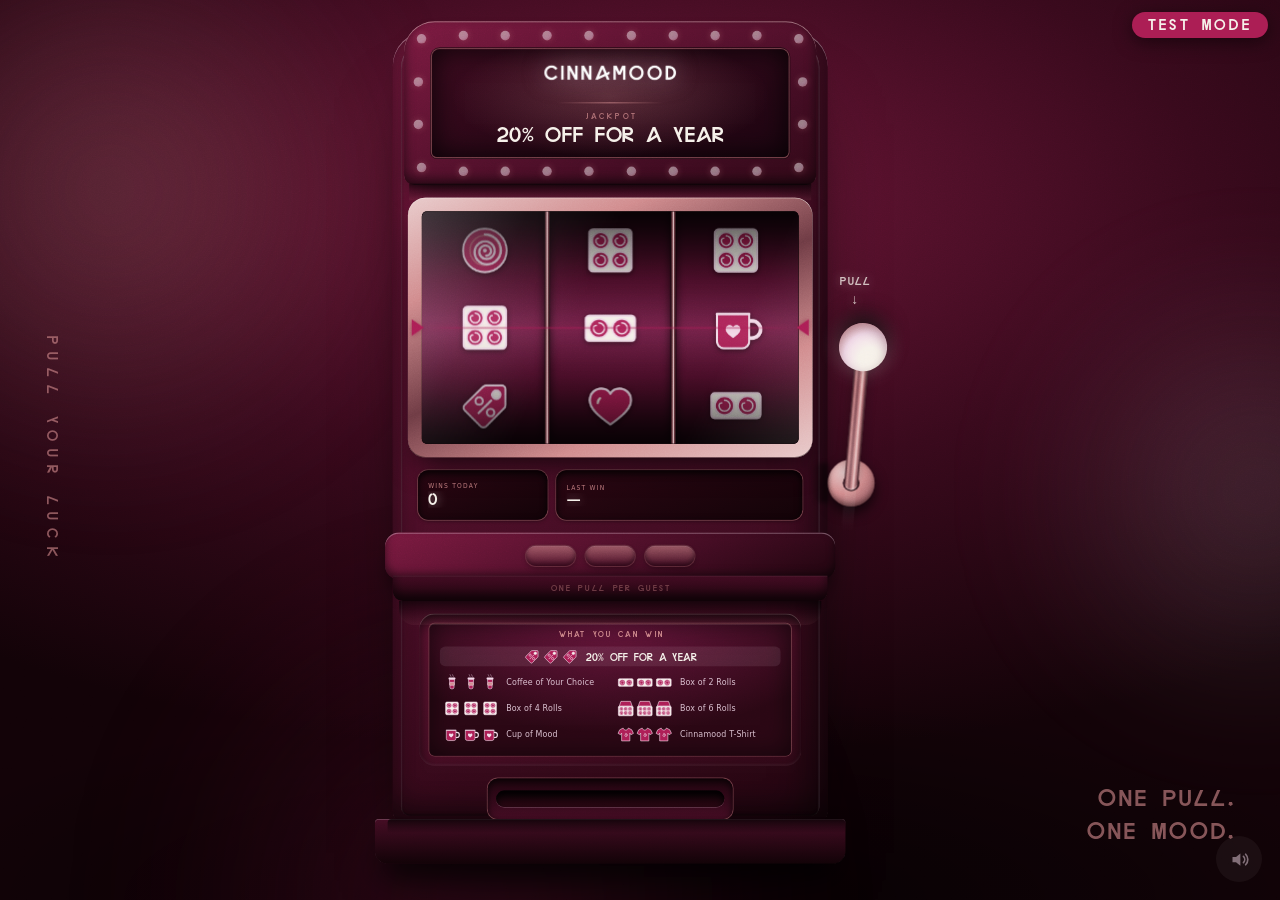
==== index.html @ d296c05e "Real event settings restored; website in test mode until switched; panel wording fixes" ====
<!doctype html>
<html lang="en">
<head>
<meta charset="utf-8">
<meta name="viewport" content="width=device-width,initial-scale=1,maximum-scale=1,viewport-fit=cover">
<meta name="apple-mobile-web-app-capable" content="yes">
<meta name="mobile-web-app-capable" content="yes">
<meta name="apple-mobile-web-app-status-bar-style" content="default">
<!-- The name under the icon when staff add this to the iPad's home screen.
     Without it iOS uses the <title>, which is fine, but this is what they will
     be looking for on a busy home screen. -->
<meta name="apple-mobile-web-app-title" content="Cinnamood">
<meta name="format-detection" content="telephone=no">
<meta name="theme-color" content="#2A0713">
<link rel="apple-touch-icon" href="shared/img/icon.png">
<link rel="icon" href="shared/img/icon.png">
<title>Cinnamood</title>
<link rel="stylesheet" href="shared/base.css?v=11">
<style>
/* ============================================================================
   APPROACH B — MAISON
   ----------------------------------------------------------------------------
   The same machine as a lit vitrine in a dark room: berry lacquer, polished
   rose metal, and displays that genuinely glow.

   Where Atelier hides its structure inside one material, Maison shows it off —
   every module is edged in metal, so the cabinet reads as assembled from parts.
   The darkness does the work: a lit reel window in a dark cabinet has many
   times the contrast of a bright window in a bright one, which is why this
   photographs best and is strongest in an evening service.

   The darks are BERRY with black over them, never a new hue — the same way the
   brand sheet's own black lockup works. A dark screen does show fingerprints
   and glare far more than cream, which is worth weighing for an open floor.
   ============================================================================ */

:root{
  /* Lacquer ramp: berry with black laid over it, never a new hue. */
  --clay-lit:  #7A1A40;
  --clay:      #5E1231;
  --clay-mid:  #430C23;
  --clay-shade:#300817;
  --clay-deep: #1F040E;
  --clay-dark: #120207;

  /* Polished rose metal — the only bright material on the machine. */
  --metal-hi:  #E9CBCB;
  --metal:     #D18B8D;
  --metal-lo:  #6E3B44;

  --sh:        rgba(0,0,0,.72);
  --sh-soft:   rgba(0,0,0,.4);
}

body{ background:#120207; }

/* The room: one soft overhead source, and a floor for the cabinet to sit on. */
.room{
  position:fixed; inset:0;
  background:radial-gradient(88% 62% at 50% 22%, #6B1637 0%, #38091C 50%, #120207 100%);
}
.room::after{
  content:''; position:absolute; left:50%; bottom:0; translate:-50% 0;
  width:150%; height:32%;
  background:radial-gradient(56% 100% at 50% 100%, rgba(0,0,0,.75), transparent 72%);
}

/* ---------------------------------------------------------------------------
   A ROOM THAT'S ALIVE
   Three very large, very soft blooms drifting on long, mismatched cycles.
   Individually none is perceptible; together they keep the light slowly
   changing so the scene never settles into a still image. The periods are
   deliberately mismatched (37/43/53s) so the pattern doesn't visibly repeat.
   --------------------------------------------------------------------------- */
.living{ position:fixed; inset:-20%; pointer-events:none; z-index:0; }
.living i{
  position:absolute; display:block; border-radius:50%;
  filter:blur(80px); opacity:.42; will-change:transform;
}
.living i:nth-child(1){
  width:46vmax; height:46vmax; left:4%; top:6%;
  background:radial-gradient(circle, rgba(209,139,141,.7), transparent 68%);
  animation:bloomA 37s ease-in-out infinite;
}
.living i:nth-child(2){
  width:38vmax; height:38vmax; right:2%; top:34%;
  background:radial-gradient(circle, rgba(243,219,234,.45), transparent 68%);
  animation:bloomB 43s ease-in-out infinite;
}
.living i:nth-child(3){
  width:52vmax; height:52vmax; left:22%; bottom:-12%;
  background:radial-gradient(circle, rgba(172,30,85,.6), transparent 70%);
  animation:bloomC 53s ease-in-out infinite;
}
@keyframes bloomA{ 50%{ transform:translate3d(7vmax,5vmax,0) scale(1.14); } }
@keyframes bloomB{ 50%{ transform:translate3d(-6vmax,-7vmax,0) scale(1.2); } }
@keyframes bloomC{ 50%{ transform:translate3d(5vmax,-4vmax,0) scale(.88); } }
/* Reduced motion used to cover ONLY these three background blooms, while the
   breathing marquee, the shimmering bulb ring, the pulsing payline, the
   bouncing pull hint and a 370-piece jackpot burst all still ran. The spin
   itself stays — that's the thing the customer asked for by pulling the lever —
   but nothing ambient should be moving on its own. */
@media (prefers-reduced-motion: reduce){
  .living i,
  .machine .topbox-light,
  .machine .bulbs i,
  .machine .pl-line,
  .machine .reels,
  .machine.inviting .pull-hint,
  .pull-hint span,
  .machine.booting{
    animation:none !important;
  }
  .machine .bulbs i{ opacity:.62; }
}

/* Matte grain. Without it the gradients read as plastic; with it, as clay. */
.grain{
  position:fixed; inset:-50%; pointer-events:none; z-index:60; opacity:.26;
  background-image:url("data:image/svg+xml,%3Csvg xmlns='http://www.w3.org/2000/svg' width='180' height='180'%3E%3Cfilter id='n'%3E%3CfeTurbulence type='fractalNoise' baseFrequency='.86' numOctaves='3'/%3E%3CfeColorMatrix type='saturate' values='0'/%3E%3C/filter%3E%3Crect width='180' height='180' filter='url(%23n)' opacity='.5'/%3E%3C/svg%3E");
  mix-blend-mode:overlay;
}

.stage{ position:fixed; inset:0; display:grid; place-items:center; }
/* z-40 is behind the prize card (z-45); z-47 is in front of it, and in front of
   the countdown ring (z-46) too. Same burst, two planes, card in the middle. */
#confetti{ position:fixed; inset:0; z-index:40; pointer-events:none; }
#confettiFront{ position:fixed; inset:0; z-index:47; pointer-events:none; }
.fit{ transition:filter .7s ease; }
.machine{
  position:relative; width:780px; height:1320px;
}

/* Light the machine spills into the room when it's working. */
.cab-glow{
  position:absolute; inset:-8% -14% -4%; z-index:-1; opacity:0;
  background:radial-gradient(50% 44% at 46% 34%, rgba(172,30,85,.24), transparent 70%);
  filter:blur(40px); transition:opacity .8s ease;
}
.machine.spinning .cab-glow{ opacity:.7; }
.machine.won .cab-glow{ opacity:1; }


/* ---------------------------------------------------------------------------
   CABINET SHELL
   --------------------------------------------------------------------------- */
.cabinet{
  position:absolute; inset:0 94px 70px 0;
  border-radius:54px 54px 22px 22px;
  background:linear-gradient(156deg,
    var(--clay-lit) 0%, var(--clay) 26%, var(--clay-mid) 62%,
    var(--clay-shade) 86%, var(--clay-deep) 100%);
  box-shadow:
    0 96px 130px -50px var(--sh),
    0 36px 56px -32px var(--sh-soft),
    inset 0 2px 0 rgba(243,219,234,.42),
    inset -30px 0 60px rgba(0,0,0,.45),
    inset 0 -30px 46px rgba(0,0,0,.42);
}
/* Moulded rim light — one line of highlight all the way round the edge. */
.cabinet::before{
  content:''; position:absolute; inset:13px; border-radius:44px 44px 14px 14px;
  box-shadow: inset 0 2px 3px rgba(243,219,234,.4),
              inset 0 -2px 4px rgba(0,0,0,.5);
  pointer-events:none;
}

/* ---------------------------------------------------------------------------
   TOP BOX — the backlit marquee
   --------------------------------------------------------------------------- */
.topbox{
  position:absolute; top:-16px; left:18px; right:18px; height:258px;
  border-radius:48px 48px 16px 16px;
  background:linear-gradient(156deg, var(--clay-lit), var(--clay-mid) 70%, var(--clay-shade));
  box-shadow:
    0 20px 34px -14px var(--sh),
    /* A hard 1px rim, not a soft milky band. This was a 9px-blurred cream
       highlight at 95% carried over from the cream skin, which on black lacquer
       read as fog sitting on the top edge rather than as a moulded lip. */
    inset 0 1.5px 0 rgba(233,203,203,.55),
    inset 0 -8px 16px rgba(0,0,0,.6);
}
.topbox-face{
  position:absolute; inset:44px;
  border-radius:12px 12px 8px 8px;
  display:grid; place-items:center; align-content:center; gap:15px; padding-bottom:12px;
  overflow:hidden;
  background:linear-gradient(160deg, #3A0A1E, #1C0410);
  box-shadow: inset 0 0 44px rgba(0,0,0,.85),
              0 0 0 2px var(--metal-lo), 0 0 0 3px rgba(0,0,0,.6);
}
/* The backlight itself — idles low, comes up while the reels turn. */
.topbox-light{
  position:absolute; inset:0;
  background:radial-gradient(62% 78% at 50% 44%, rgba(209,139,141,.55), transparent 72%);
  opacity:.5; transition:opacity .6s ease;
}
.machine.spinning .topbox-light{ opacity:.92; }
.machine.won .topbox-light{ opacity:1; }

.brandmark{ position:relative; width:236px; height:auto; display:block; margin-bottom:2px;
             filter:drop-shadow(0 0 18px rgba(243,219,234,.5)); }
/* ---- the jackpot block ---------------------------------------------------
   Set as ONE unit: a small quiet label sitting tight above the prize it names,
   with the generous space kept OUTSIDE the pair. Previously the label and the
   prize were spaced the same as everything else in the marquee, so they read as
   two unrelated lines rather than a caption and its subject.

   Both are optically centred: letter-spacing adds a trailing gap after the last
   character, which shifts centred type visibly left unless you pad the same
   amount back onto the front. */
/* Hairline between the wordmark and the jackpot, so the marquee reads as
   two labelled zones rather than four stacked lines. */
.topbox-rule{
  position:relative; width:168px; height:1px; border-radius:1px;
  background:linear-gradient(90deg, transparent, var(--metal), transparent);
}
.jackpot{
  position:relative; display:grid; place-items:center; gap:7px; max-width:88%;
}
.jp-label{
  font-family:var(--font-display); font-size:11px; letter-spacing:.46em;
  text-transform:uppercase; padding-left:.46em; line-height:1;
  opacity:.75; color:var(--metal);
}
.jp-prize{
  text-transform:uppercase;
  font-family:var(--font-display); font-size:31px; letter-spacing:.04em;
  padding-left:.04em; line-height:1.06; text-align:center; color:var(--cream);
  /* Long prize names wrap rather than overflowing the marquee. */
  max-width:100%; overflow-wrap:break-word;
}
.machine.won .jp-prize{ animation:jpFlash .9s cubic-bezier(.3,.7,.4,1) 1; }
@keyframes jpFlash{ 50%{ opacity:.35; } }

/* Bulbs around the marquee. */
/* Centred in the band between the top box's edge and its printed face,
   so no bulb is ever clipped by the corner radius. */
/* Centred in the band between the top box's edge and its printed face. */
.bulbs{ position:absolute; inset:22px; pointer-events:none; }
.bulbs i{
  position:absolute; width:15px; height:15px; margin:-7.5px 0 0 -7.5px;
  border-radius:50%;
  background:radial-gradient(circle at 35% 30%, var(--cream), var(--blush) 52%, var(--rose));
  box-shadow:0 0 12px rgba(209,139,141,.6);
  opacity:.5; transition:opacity .3s ease, box-shadow .3s ease;
}
.machine.spinning .bulbs i{ animation:chase .7s cubic-bezier(.1,.85,.3,1) infinite; }
@keyframes chase{
  0%,100%{ opacity:1; box-shadow:0 0 20px rgba(246,241,234,.95), 0 0 34px rgba(209,139,141,.7); }
  50%    { opacity:.42; box-shadow:0 0 6px rgba(209,139,141,.4); }
}
.machine.won .bulbs i{ animation:winFlash .3s cubic-bezier(.1,.85,.3,1) 7; }
@keyframes winFlash{
  0%,100%{ opacity:1; box-shadow:0 0 24px var(--cream), 0 0 44px var(--rose); }
  /* Never all the way to `none`. A filament cooling still glows; cutting the
     shadow outright is what made this read as a graphic blinking. */
  50%    { opacity:.34; box-shadow:0 0 5px rgba(209,139,141,.5); }
}

/* ---------------------------------------------------------------------------
   REEL DECK — heavy bezel around a genuinely deep recess
   --------------------------------------------------------------------------- */
/* Cast from the top box onto the cabinet below it.

   On a DARK cabinet a dark shadow is worth almost nothing — this started life as
   a berry-black gradient and was invisible against #1F040E. Separation on black
   lacquer comes from the lit edge, not the shadow: the surface catching the key
   light where it turns away from the module above it. So the gradient runs the
   other way — a thin warm lift immediately under the top box, falling off fast. */
.reeldeck::before{
  content:''; position:absolute; left:2px; right:2px; bottom:100%; height:26px;
  margin-bottom:-4px; pointer-events:none; z-index:1;
  background:linear-gradient(180deg,
    rgba(0,0,0,.55) 0%, rgba(0,0,0,.2) 40%, rgba(209,139,141,.09) 100%);
}

.reeldeck{ position:absolute; top:262px; left:24px; right:24px; height:410px; }

.bezel{
  position:absolute; inset:0; border-radius:28px; padding:22px;
  background:linear-gradient(156deg, var(--metal-hi) 0%, var(--metal) 24%,
                             var(--metal-lo) 50%, var(--metal) 74%, var(--metal-hi) 100%);
  box-shadow:
    0 26px 46px -16px var(--sh),
    inset 0 1px 1px rgba(246,241,234,.8),
    inset 0 -1px 1px rgba(0,0,0,.45);
  transition:box-shadow .55s ease;
}
/* Inner lip of the frame, cutting down into the recess. */
.bezel-inner{
  position:absolute; inset:22px; border-radius:8px; overflow:hidden; z-index:2;
  box-shadow:
    inset 0 18px 30px rgba(0,0,0,.88),
    inset 0 -10px 18px rgba(0,0,0,.72),
    inset 16px 0 26px rgba(0,0,0,.62),
    inset -16px 0 26px rgba(0,0,0,.62),
    inset 0 0 0 2px rgba(0,0,0,.6);
}
.reels{
  position:absolute; inset:0;
  display:grid; grid-template-columns:repeat(3,1fr);
  background:#0B0205;
}
.reel{
  background:linear-gradient(180deg,#1E0410 0%,#4E0E2A 24%,#6B1740 50%,#4E0E2A 76%,#1E0410 100%);
  /* ENAMEL, not neon.

     `--soft` is the FILL layer on nearly every shape in symbols.js. It used to
     be berry at 72% opacity, which over a drum that is itself berry-black left
     almost no value step — the fill disappeared and all you saw was the blush
     stroke, so every symbol read as a wireframe outline floating on glass
     rather than as something printed on a drum. Opaque berry gives the fill a
     surface again, and the blush line then reads as a raised edge on top of it,
     the way enamel badges actually look. */
  --ink:var(--blush); --mid:var(--metal); --soft:var(--berry); --pale:var(--cream);
}
/* Symbols are lit objects on a lit drum, so they carry their own soft shadow —
   without it they float a millimetre in front of the reel. */
.reel .cell svg{ filter:drop-shadow(0 2px 5px rgba(0,0,0,.55)); }

/* Drum curvature. A reel is a cylinder, so the top and bottom of the window
   must fall away into shadow — this overlay does more for believability than
   any amount of extra 3D would. */
.drum-shade{
  position:absolute; inset:0; pointer-events:none; z-index:4;
  background:linear-gradient(180deg,
    rgba(0,0,0,.74) 0%, rgba(0,0,0,.44) 13%, rgba(0,0,0,.12) 30%,
    rgba(246,241,234,.05) 47%, rgba(246,241,234,.05) 53%,
    rgba(0,0,0,.12) 70%, rgba(0,0,0,.44) 87%, rgba(0,0,0,.74) 100%);
}
/* Physical dividers standing between the drums. */
.dividers{ position:absolute; inset:0; pointer-events:none; z-index:5; }
.dividers i{
  position:absolute; top:0; bottom:0; width:9px; margin-left:-4.5px;
  background:linear-gradient(90deg,
    rgba(0,0,0,.85), var(--metal-lo) 32%, var(--metal-hi) 50%,
    var(--metal-lo) 68%, rgba(0,0,0,.85));
  box-shadow:0 0 14px rgba(0,0,0,.8);
}
.dividers i:nth-child(1){ left:33.333%; }
.dividers i:nth-child(2){ left:66.667%; }

/* The glass in front of everything. */
.glass{
  position:absolute; inset:0; pointer-events:none; z-index:6;
  background:linear-gradient(116deg,
    rgba(243,219,234,.24) 0%, rgba(243,219,234,.07) 22%,
    transparent 42%, transparent 76%, rgba(246,241,234,.1) 100%);
}

/* Payline — a lit bar straight across the drums with an arrow either side. */
.payline{
  position:absolute; top:50%; left:6px; right:6px; translate:0 -50%;
  z-index:7; pointer-events:none; display:flex; align-items:center; gap:6px;
}
.pl-line{
  flex:1; height:3px; border-radius:2px;
  background:linear-gradient(90deg, transparent, rgba(172,30,85,.9) 12%,
             rgba(172,30,85,.9) 88%, transparent);
  box-shadow:0 0 10px rgba(172,30,85,.5);
  opacity:.55; transition:opacity .4s ease, box-shadow .4s ease;
}
.pl-arrow{
  width:0; height:0; flex:0 0 auto;
  border-style:solid; border-width:13px 0 13px 19px;
  border-color:transparent transparent transparent var(--berry);
  filter:drop-shadow(0 2px 4px rgba(124,16,57,.42));
  transition:scale .4s cubic-bezier(.2,.9,.25,1), opacity .4s ease;
}
.pl-arrow:last-child{ rotate:180deg; }
.machine.spinning .pl-line{ opacity:.25; }
.machine.spinning .pl-arrow{ opacity:.35; scale:.75; }
.machine.hot .pl-arrow{ scale:1.45; opacity:1; animation:arrowPulse .55s ease-in-out infinite alternate; }
.machine.hot .pl-line{ opacity:1; box-shadow:0 0 22px rgba(172,30,85,.85); }
@keyframes arrowPulse{ to{ scale:1.85; } }
.machine.won .pl-line{ opacity:1; box-shadow:0 0 26px rgba(172,30,85,.9); }

/* Anticipation: the live reel is lifted as well as the others knocked back, so
   the contrast runs both ways rather than just dimming the screen. The lift
   itself is defined once, at the bottom of this file, shared with `settling`. */
.reel{ transition:filter .55s cubic-bezier(.4,0,.2,1); }

/* The deck catches fire while the last drum creeps. Every value here is the
   RESTING bezel shadow plus a glow — the previous version pasted Atelier's clay
   highlights onto a rose-metal bezel and, worse, shrank the drop shadow from
   `0 26px 46px -16px` to `0 16px 30px -12px`, so the deck visibly sat DOWN at
   the one moment it is supposed to come alive. */
.machine.hot .bezel{
  box-shadow:
    0 26px 46px -16px var(--sh),
    inset 0 1px 1px rgba(243,219,234,.9),
    inset 0 -1px 1px rgba(0,0,0,.45),
    0 0 34px rgba(172,30,85,.42),
    0 0 84px rgba(172,30,85,.26);
}

/* ---------------------------------------------------------------------------
   METERS
   --------------------------------------------------------------------------- */
.meters{
  position:absolute; top:692px; left:40px; right:40px; height:78px;
  display:grid; grid-template-columns:1fr 1.9fr; gap:14px;
}
.meter{
  border-radius:16px; padding:10px 16px;
  display:grid; align-content:center; gap:3px;
  background:linear-gradient(160deg, #2A0612, #120207);
  box-shadow: inset 0 4px 12px rgba(0,0,0,.9),
              0 0 0 1.5px var(--metal-lo), 0 2px 6px rgba(0,0,0,.5);
}
.m-label{
  font-family:var(--font-body); font-size:9.5px; letter-spacing:.2em;
  text-transform:uppercase; color:var(--metal); opacity:.9;
}
.m-value{
  text-transform:uppercase;
  font-family:var(--font-display); font-size:24px; color:var(--cream);
  text-shadow:0 0 16px rgba(246,241,234,.6);
  line-height:1.05; white-space:nowrap; overflow:hidden; text-overflow:ellipsis;
  transition:scale .3s cubic-bezier(.2,.9,.25,1);
}
.m-value.bumped{ scale:1.16; }
.meter.wide .m-value{ font-size:20px; }

/* ---------------------------------------------------------------------------
   CONTROL SHELF — overhangs and shadows the belly below it
   --------------------------------------------------------------------------- */
.shelf{ position:absolute; top:790px; left:-12px; right:-12px; height:108px; z-index:4; }
.shelf-top{
  position:absolute; inset:0 0 34px 0; border-radius:22px;
  background:linear-gradient(156deg, var(--clay-lit), var(--clay-mid) 62%, var(--clay-deep));
  box-shadow:
    0 24px 32px -14px var(--sh),
    inset 0 2px 0 rgba(243,219,234,.35),
    inset 0 -8px 14px rgba(0,0,0,.55);
  display:flex; align-items:center; justify-content:center;
}
.btns{ display:flex; gap:16px; }
.btns i{
  width:78px; height:32px; border-radius:16px;
  background:linear-gradient(180deg, var(--metal), var(--clay-mid));
  opacity:.6;
  /* Lit from above, dark underneath, with a metal rim — the rim is what you
     actually read at arm's length on a dark shelf. */
  box-shadow: 0 0 0 1.5px var(--metal-lo),
              inset 0 1px 0 rgba(243,219,234,.3),
              inset 0 -4px 8px rgba(0,0,0,.6),
              0 4px 9px rgba(0,0,0,.5);
  /* `opacity` has to be in this list. It wasn't, so the button snapped from .6
     to 1 in a single frame while its gradient and glow eased over 300ms — the
     one part of the animation the eye actually tracks was the one part that
     jumped. */
  transition:opacity .3s cubic-bezier(.2,.7,.3,1),
             background .3s cubic-bezier(.2,.7,.3,1),
             box-shadow .3s cubic-bezier(.2,.7,.3,1);
}
/* The three buttons light one at a time as each reel lands — a progress
   indicator that doesn't look like a progress indicator. */
.machine.landed0 .btns i:nth-child(1),
.machine.landed1 .btns i:nth-child(2),
.machine.landed2 .btns i:nth-child(3){
  opacity:1; background:linear-gradient(180deg, var(--metal-hi), var(--metal));
  box-shadow:0 0 0 1.5px var(--metal),
             0 0 22px rgba(243,219,234,.85),
             inset 0 1px 0 rgba(246,241,234,.9);
}
.shelf-face{
  position:absolute; left:12px; right:12px; bottom:0; height:40px;
  border-radius:0 0 16px 16px;
  background:linear-gradient(180deg, var(--clay-mid), var(--clay-deep));
  box-shadow:inset 0 1px 0 rgba(233,203,203,.22),
             inset 0 -10px 16px rgba(0,0,0,.6);
  display:grid; place-items:center;
}
.plate{
  font-family:var(--font-display); font-size:12px; letter-spacing:.3em;
  text-transform:uppercase; color:var(--metal-lo); padding-left:.3em;
}

/* ---------------------------------------------------------------------------
   BELLY — the paytable, printed on backlit glass
   --------------------------------------------------------------------------- */
.belly{
  position:absolute; top:918px; left:42px; right:42px; height:240px;
  border-radius:24px; padding:16px;
  background:linear-gradient(160deg, var(--clay), var(--clay-shade));
  box-shadow: inset 0 1.5px 0 rgba(233,203,203,.3),
              inset 0 10px 22px rgba(0,0,0,.7),
              inset 0 -2px 4px rgba(243,219,234,.1);
}
.belly-glass{
  position:absolute; inset:16px; border-radius:8px; padding:10px 16px;
  background:radial-gradient(88% 116% at 50% -8%, #6E1740, #2A0714 78%);
  box-shadow: inset 0 0 40px rgba(0,0,0,.6),
              inset 0 1px 0 rgba(233,203,203,.22),
              0 0 0 1.5px var(--metal-lo);
  display:flex; flex-direction:column; gap:5px;
}
.pay-head{
  font-family:var(--font-display); font-size:11px; letter-spacing:.32em;
  text-transform:uppercase; color:var(--metal); text-align:center;
  padding-left:.32em; flex:0 0 auto;
}
/* Seven prizes do not fit one column of this glass. The jackpot keeps a row of
   its own across the top; the other six sit in two columns under it. */
.paytable{ flex:1; min-height:0; overflow:hidden; display:grid;
  grid-template-columns:1fr 1fr; align-content:space-evenly; column-gap:10px; row-gap:2px; }
.pay-row[data-tier="jackpot"]{ grid-column:1 / -1; justify-content:center; }
.pay-row{ display:flex; align-items:center; gap:12px; padding:2px 6px; border-radius:9px; }
.pay-row[data-tier="jackpot"]{ background:rgba(243,219,234,.09); }
.pay-syms{ display:flex; gap:3px; flex:0 0 auto; }
.pay-sym{
  width:27px; height:27px; display:block;
  --ink:var(--blush); --mid:var(--metal); --soft:var(--berry); --pale:var(--cream);
}
.pay-sym svg{ width:100%; height:100%; display:block; }
.pay-name{
  font-family:var(--font-body); font-size:12.5px; color:var(--blush);
  opacity:.86; letter-spacing:.02em;
}
.pay-row[data-tier="jackpot"] .pay-name{
  text-transform:uppercase;
  font-family:var(--font-display); font-size:15px; opacity:1; letter-spacing:.04em;
  color:var(--cream);
}

/* ---------------------------------------------------------------------------
   PAYOUT TRAY — a deep mouth that lights when you win
   --------------------------------------------------------------------------- */
.tray{
  position:absolute; bottom:8px; left:150px; right:150px; height:64px;
  border-radius:16px; display:grid; place-items:center;
  background:linear-gradient(180deg, var(--clay-deep), var(--clay-mid));
  box-shadow: inset 0 5px 12px rgba(0,0,0,.75), 0 0 0 1.5px var(--metal-lo);
}
.tray-mouth{
  width:calc(100% - 26px); height:26px; border-radius:13px;
  background:linear-gradient(180deg, #080104, #2A0612);
  box-shadow: inset 0 6px 12px rgba(0,0,0,.95), 0 1px 0 rgba(243,219,234,.24);
  transition:box-shadow .5s ease;
}
.machine.won .tray-mouth{
  box-shadow: inset 0 6px 10px rgba(58,6,26,.6),
              inset 0 0 24px rgba(243,219,234,.9),
              0 0 30px rgba(243,219,234,.6);
}

/* The base tucks UNDER the cabinet rather than floating below it. */
.plinth{
  position:absolute; top:1242px; left:-28px; right:66px; height:70px;
  border-radius:6px 6px 20px 20px;
  background:linear-gradient(180deg, var(--clay-mid) 0%, var(--clay-dark) 100%);
  box-shadow:0 34px 46px -16px rgba(0,0,0,.92), inset 0 1px 0 rgba(243,219,234,.28);
}
/* The cabinet's weight, landing on the plinth. Darkest where the two meet and
   gone within 20px, which is how an occlusion shadow actually falls off. */
.plinth::before{
  content:''; position:absolute; left:20px; right:0; top:0; height:22px;
  border-radius:6px 6px 0 0; pointer-events:none;
  background:linear-gradient(180deg, rgba(0,0,0,.72), rgba(0,0,0,0));
}

/* ---------------------------------------------------------------------------
   LEVER — ball up at rest, pulled down through an arc toward the viewer
   --------------------------------------------------------------------------- */
.lever{
  position:absolute; right:0; top:0; bottom:0; width:230px;
  touch-action:none; cursor:grab; z-index:12; --lever:0; --fore:1;
}
.lever.grabbed{ cursor:grabbing; }
.lever-mount{
  position:absolute; left:136px; top:675px; width:74px; height:74px;
  border-radius:50%;
  background:radial-gradient(circle at 34% 28%, var(--metal-hi), var(--metal) 46%, var(--metal-lo));
  box-shadow:0 10px 20px rgba(0,0,0,.7), inset 0 -4px 8px rgba(0,0,0,.42);
  display:grid; place-items:center;
}
/* Contact shadow where the boss meets the cabinet wall. A mounted
   object with no shadow under it reads as a decal, however well it is shaded. */
.lever-mount::after{
  content:''; position:absolute; right:100%; top:8%; width:26px; height:84%;
  border-radius:50% 0 0 50%; pointer-events:none;
  background:linear-gradient(270deg, rgba(0,0,0,.6), rgba(0,0,0,0));
  filter:blur(3px);
}
.lever-mount i{
  width:26px; height:26px; border-radius:50%;
  background:linear-gradient(160deg, var(--clay-mid), var(--clay-dark));
  box-shadow:inset 0 2px 4px rgba(0,0,0,.85);
}
/* Pivot is the centre of the boss. The arm starts pointing UP and swings down;
   its height shrinks through the middle of the travel (--fore) so it reads as
   rotating toward the viewer instead of sweeping flat across the screen. */
.lever-arm{
  position:absolute; left:162px; top:701px;
  width:22px; height:calc(226px * var(--fore)); border-radius:11px;
  transform-origin:11px 11px;
  rotate:calc(185deg + var(--lever) * 155deg);
  /* A TURNED ROD, not a ribbon.

     A cylinder of polished metal has four things across its width, and the old
     four-stop ramp only had two of them: a dark terminator at each edge where
     the surface turns away, ONE narrow specular about a third across, and a
     second much fainter reflection near the far edge where the environment
     comes back round. Widen the highlight or centre it and the whole thing
     collapses into a flat painted strip, which is exactly how it read. */
  background:linear-gradient(90deg,
    #2E1218 0%,
    var(--metal-lo) 10%,
    var(--metal) 26%,
    var(--metal-hi) 33%,      /* the specular — deliberately narrow */
    var(--metal) 44%,
    #7E4750 62%,              /* the shaded belly of the rod */
    var(--metal) 82%,         /* environment reflection coming back */
    var(--metal-lo) 92%,
    #2E1218 100%);
  box-shadow:0 10px 20px -4px var(--sh-soft),
             inset 0 2px 2px rgba(233,203,203,.5),      /* lit top cap */
             inset 0 -10px 14px -6px rgba(0,0,0,.5);    /* falls into the boss */
}
/* A travelling glint. The rod is a fixed gradient, so on its own the metal
   looks painted on — the highlight has to move as the arm swings or the eye
   never believes the surface is curved. Driven by --pull, which the lever
   already writes every frame and which nothing was reading. */
.lever-arm::after{
  content:''; position:absolute; inset:1px 2px; border-radius:10px;
  pointer-events:none;
  background:linear-gradient(180deg,
    rgba(246,241,234,0) 0%,
    rgba(246,241,234,.5) 50%,
    rgba(246,241,234,0) 100%);
  opacity:calc(.25 + var(--pull, 0) * .55);
  translate:0 calc((var(--pull, 0) - .5) * 60%);
}
.knob{
  position:absolute; left:50%; bottom:-38px; translate:-50% 0;
  width:76px; height:76px; border-radius:50%;
  background:radial-gradient(circle at 33% 27%, var(--cream) 0%, var(--cream) 24%, var(--blush) 56%, var(--metal) 100%);
  box-shadow: 0 16px 30px rgba(0,0,0,.72),
              inset 0 -8px 16px rgba(110,59,68,.45),
              0 0 34px rgba(246,241,234,.3);
  transition:filter .5s ease;
}
.knob i{
  position:absolute; left:21%; top:16%; width:24px; height:17px;
  border-radius:50%; background:rgba(246,241,234,.6); filter:blur(3px);
}
.machine.locked .knob{ filter:grayscale(.5) brightness(.72); }
/* Locked no longer means dead — reaching for the lever with no details on
   file opens the form, so this is a pointer, not a barred sign. */
.machine.locked .lever{ cursor:pointer; }

.pull-hint{
  /* The only column free of the cabinet is x>686, and the lever occupies it
     from the ball down to the mount. So the hint goes just ABOVE the ball —
     which also reads correctly, since that's the direction of travel. */
  position:absolute; right:4px; width:92px; top:384px; z-index:13; text-align:center;
  font-family:var(--font-display); font-size:16px; letter-spacing:.16em;
  color:var(--cream); opacity:0; white-space:nowrap; transition:opacity .6s ease;
  text-shadow:0 0 18px rgba(246,241,234,.6);
}
.machine.inviting .pull-hint{ opacity:.78; animation:breathe 2.6s ease-in-out infinite; }
@keyframes breathe{ 50%{ opacity:.3; translate:0 -6px; } }
.pull-hint span{ display:block; margin-top:4px; font-size:1.35em; animation:nudge 2.6s ease-in-out infinite; }
@keyframes nudge{ 50%{ translate:0 8px; } }

/* ---------------------------------------------------------------------------
   REVEAL
   --------------------------------------------------------------------------- */
.veil{
  position:fixed; inset:0; z-index:30; pointer-events:none; opacity:0;
  background:radial-gradient(70% 54% at 50% 44%, rgba(94,18,49,.66), rgba(12,2,6,.96));
  transition:opacity .7s ease;
}
.revealing .veil{ opacity:1; }
.revealing .fit{ filter:blur(9px) brightness(.5); }
.machine{ transition:scale .9s cubic-bezier(.2,.9,.25,1); }
.revealing .machine{ scale:.955; }

.reveal{ position:fixed; inset:0; z-index:45; display:grid; place-items:center;
         pointer-events:none; padding:5vmin; }
.card{
  position:relative; text-align:center; max-width:min(680px,88vw);
  padding:clamp(28px,5vmin,56px) clamp(30px,6vmin,70px) clamp(32px,5.5vmin,60px);
  border-radius:clamp(20px,3vmin,34px);
  /* Lit berry glass in a rose-metal surround — the same two materials the
     reel window is made of, so the prize arrives on a panel that belongs to
     this machine rather than on a floating block of text. */
  background:radial-gradient(120% 100% at 50% -10%, #6E1740, #2A0714 76%);
  box-shadow:
    0 0 0 1.5px var(--metal-lo),
    0 0 0 3px rgba(0,0,0,.55),
    inset 0 1px 0 rgba(233,203,203,.3),
    inset 0 0 60px rgba(0,0,0,.5),
    0 50px 90px -30px rgba(0,0,0,.85),
    0 0 90px rgba(172,30,85,.35);
  opacity:0; translate:0 60px; scale:.9;
  transition:opacity .5s cubic-bezier(.4,0,.2,1),
             translate .8s cubic-bezier(.16,1,.3,1),
             scale .8s cubic-bezier(.16,1,.3,1);
}
/* A highlight raking the panel, the same one that crosses the reel glass. */
.card::after{
  content:''; position:absolute; inset:0; border-radius:inherit;
  pointer-events:none; overflow:hidden;
  background:linear-gradient(104deg,
    transparent 38%, rgba(233,203,203,.14) 50%, transparent 62%);
}
.revealing .card{ opacity:1; translate:0 0; scale:1; }

/* The children arrive in sequence instead of as one rigid block. 70ms apart —
   below that it reads as simultaneous, above it starts to feel slow. */
.card-kicker,.card-title,.card-sub,.card-claim{
  opacity:0; translate:0 14px;
}
.revealing .card-kicker,
.revealing .card-title,
.revealing .card-sub,
.revealing .card-claim{
  animation:cardIn .6s cubic-bezier(.16,1,.3,1) both;
}
.revealing .card-kicker{ animation-delay:.26s }
.revealing .card-title { animation-delay:.33s }
.revealing .card-sub   { animation-delay:.40s }
.revealing .card-claim { animation-delay:.50s }
@keyframes cardIn{ to{ opacity:1; translate:0 0; } }
.card-sym{
  width:clamp(150px,26vmin,260px); aspect-ratio:1; margin:0 auto 4vmin;
  --ink:var(--cream); --mid:var(--metal); --soft:rgba(172,30,85,.8); --pale:var(--blush);
  filter:drop-shadow(0 0 60px rgba(243,219,234,.45));
}
.revealing .card-sym{ animation:landSym 1.1s cubic-bezier(.16,1,.3,1) .1s both; }
@keyframes landSym{
  0%{ scale:.5; rotate:-14deg; opacity:0 } 62%{ scale:1.08; rotate:3deg; opacity:1 }
  100%{ scale:1; rotate:0deg; opacity:1 }
}
.card-sym svg{ width:100%; height:100%; }
.card-kicker{
  font-family:var(--font-display); font-size:clamp(13px,2.1vmin,19px);
  letter-spacing:.42em; text-transform:uppercase; color:var(--metal);
  margin-bottom:2.2vmin; padding-left:.42em;
}
.card-title{
  text-transform:uppercase;
  font-family:var(--font-display); color:var(--cream);
  text-shadow:0 0 70px rgba(246,241,234,.45);
  font-size:clamp(40px,9.4vmin,104px); line-height:.98; letter-spacing:.02em;
}
.card-sub{
  font-family:var(--font-body); color:var(--blush); opacity:.75;
  font-size:clamp(13px,2.3vmin,20px); margin-top:2.4vmin;
}
.card-sub:empty{ display:none; }
.card-claim{
  display:inline-block; margin-top:5vmin; padding:1.5vmin 4vmin;
  border:0; border-radius:999px;
  background:linear-gradient(180deg, rgba(209,139,141,.22), rgba(172,30,85,.16));
  box-shadow:0 0 0 1.5px var(--metal-lo),
             inset 0 1px 0 rgba(233,203,203,.35),
             0 6px 18px rgba(0,0,0,.5);
  font-family:var(--font-body); font-size:clamp(11px,1.8vmin,15px);
  letter-spacing:.14em; text-transform:uppercase; color:var(--blush); opacity:.85;
}
/* The miss keeps its dignity but takes up less room — a loss that shouts as
   loudly as a win reads as mockery, and there's a queue behind this person. */
.reveal.miss .card-title{ color:var(--metal); text-shadow:none; font-size:clamp(30px,6.6vmin,70px); }
.reveal.miss .card{
  background:radial-gradient(120% 100% at 50% -10%, #3A0A20, #1A040D 76%);
  box-shadow:0 0 0 1.5px rgba(110,59,68,.6),
             inset 0 1px 0 rgba(233,203,203,.14),
             inset 0 0 60px rgba(0,0,0,.55),
             0 40px 70px -30px rgba(0,0,0,.8);
}
.reveal.miss .card-kicker{ color:var(--metal); opacity:.6; }
.reveal.miss .card-sub{ color:var(--metal); }
.reveal.miss .card-sym{
  width:clamp(96px,17vmin,168px); opacity:.6; filter:none;
  --ink:var(--metal); --mid:var(--metal-lo); --soft:transparent; --pale:transparent;
}

.ring{ position:fixed; left:50%; translate:-50% 0; z-index:46;
       bottom:calc(4.5vmin + env(safe-area-inset-bottom, 0px));
       width:46px; height:46px; opacity:0; transition:opacity .5s ease .8s; }
.revealing .ring{ opacity:.5; }
.ring circle{ fill:none; stroke:var(--blush); stroke-width:2.5; stroke-linecap:round;
  transform:rotate(-90deg); transform-origin:center; }
.ring .bg{ opacity:.16; }
.ring .fg{ stroke-dasharray:126; }
.revealing .ring .fg{ animation:drain linear forwards; animation-duration:var(--hold,10s); }
@keyframes drain{ to{ stroke-dashoffset:126 } }
.tap-on{ pointer-events:auto; }

/* ---- furniture ----------------------------------------------------------- */
.mute{
  /* The viewport is `viewport-fit=cover`, so on an iPad added to the home
     screen this corner sits under the home indicator and the button becomes
     hard to hit and easy to mistake for a system control. The insets push it
     clear; they resolve to 0 everywhere that has no inset. */
  position:fixed; z-index:70;
  bottom:calc(18px + env(safe-area-inset-bottom, 0px));
  right:calc(18px + env(safe-area-inset-right, 0px));
  width:46px; height:46px;
  border-radius:50%; border:0; cursor:pointer; background:rgba(246,241,234,.1);
  color:var(--blush); display:grid; place-items:center; opacity:.5;
}
.mute svg{ width:21px; height:21px; }
/* A 46px control is under Apple's 44pt minimum once you account for the ring
   of dead space around it. The button stays the size it looks; the TOUCH area
   is grown past it, which is the part that matters on glass. */
.mute::after{
  content:''; position:absolute; inset:-9px; border-radius:50%;
}
.wordmark{
  position:fixed; left:3.4vw; top:50%; translate:0 -50%; z-index:5;
  writing-mode:vertical-rl; font-family:var(--font-display);
  font-size:clamp(11px,1.5vmin,15px); letter-spacing:.6em; text-transform:uppercase;
  color:var(--metal); opacity:0; transition:opacity .6s;
}
.tagline{
  text-transform:uppercase;
  position:fixed; right:3.4vw; bottom:6vh; z-index:5; text-align:right;
  font-family:var(--font-display); font-size:clamp(15px,2.4vmin,26px);
  letter-spacing:.14em; color:var(--metal); opacity:0; line-height:1.5;
  transition:opacity .6s;
}
body.wide .wordmark, body.wide .tagline{ opacity:.6; }
.revealing .wordmark, .revealing .tagline{ opacity:0 !important; }

/* ===========================================================================
   IDLE LIFE & DEPTH
   ---------------------------------------------------------------------------
   A machine at rest should still be breathing. None of this is meant to be
   noticed on its own — it's meant to stop the cabinet reading as a screenshot
   of a machine. Everything here pauses the moment a spin starts, so the idle
   state never competes with the choreography.
   =========================================================================== */

/* The cabinet arrives rather than just being there.

   ONE-SHOT, and it has to be. This used to sit on the bare `.machine` selector,
   which looks harmless until you notice that `knock0/1/2` and `won` each set the
   same `animation` longhand on the same element. Removing one of those classes
   didn't clear the animation — it revealed this one again, so the whole cabinet
   re-dropped 24px at the start of every spin and again after every reveal.
   `.booting` is removed by skin.js once it has played, so it can never come back. */
@keyframes settleIn{ from{ opacity:0; translate:0 24px; } to{ opacity:1; translate:0 0; } }
.machine.booting{ animation:settleIn .9s cubic-bezier(.2,.9,.25,1) both; }

/* Marquee backlight breathes slowly at rest. */
@keyframes marqueeBreath{ 0%,100%{ opacity:.46 } 50%{ opacity:.68 } }
.machine:not(.spinning):not(.won) .topbox-light{
  animation:marqueeBreath 5.5s ease-in-out infinite;
}

/* Bulbs shimmer out of sync at rest, so the ring never looks switched off.
   Three different periods stop the whole ring pulsing as one block. */
@keyframes bulbShimmer{ 0%,100%{ opacity:.38 } 50%{ opacity:.74 } }
.machine:not(.spinning):not(.won) .bulbs i{ animation:bulbShimmer 4.2s ease-in-out infinite; }
.machine:not(.spinning):not(.won) .bulbs i:nth-child(5n+1){ animation-duration:5.3s; animation-delay:-1.7s; }
.machine:not(.spinning):not(.won) .bulbs i:nth-child(5n+2){ animation-duration:6.7s; animation-delay:-3.1s; }
.machine:not(.spinning):not(.won) .bulbs i:nth-child(5n+3){ animation-duration:3.9s; animation-delay:-0.6s; }
.machine:not(.spinning):not(.won) .bulbs i:nth-child(5n+4){ animation-duration:5.9s; animation-delay:-4.4s; }

/* The drums settling in their detents while nobody is playing.

   Applied to `.reels`, deliberately — the strip inside it has its transform
   rewritten every frame by the engine, so anything animated there is wiped on
   the next tick. The container is untouched by JS and moving it moves all three
   drums together, which is what a real cabinet does when its mechanism creaks.

   It is 1.5px and most people will never consciously see it. That's the point:
   a machine at rest that is perfectly still reads as a photograph of a machine. */
@keyframes drumSettle{
  0%, 88%, 100%{ translate:0 0; }
  92%          { translate:0 1.5px; }
  96%          { translate:0 -.6px; }
}
.machine:not(.spinning):not(.won) .reels{
  animation:drumSettle 13s cubic-bezier(.3,.7,.4,1) infinite;
}

/* The payline glows very gently while it waits. */
@keyframes lineBreath{ 0%,100%{ opacity:.42 } 50%{ opacity:.72 } }
.machine:not(.spinning):not(.hot):not(.won) .pl-line{
  animation:lineBreath 4.6s ease-in-out infinite;
}

/* CONTACT SHADOWS. The modules already sit at different depths; these are the
   shadows they should be throwing onto whatever is directly beneath them, which
   is what stops the stack reading as decals on one flat face. */
.shelf{ overflow:visible; }
.shelf::after{
  content:''; position:absolute; left:22px; right:22px; top:100%; height:38px;
  pointer-events:none; z-index:-1;
  background:linear-gradient(180deg,
    rgba(0,0,0,.6) 0%, rgba(0,0,0,.22) 45%, rgba(209,139,141,.07) 100%);
  border-radius:0 0 24px 24px;
}
/* The prize you just won, lighting up where it's printed on the machine. */
.pay-row{ transition:background .5s cubic-bezier(.4,0,.2,1); }
.pay-row.paid{
  background:rgba(172,30,85,.5);
  animation:paidGlow 1.5s cubic-bezier(.3,.7,.4,1) 2;
}
@keyframes paidGlow{
  0%,100%{ box-shadow:0 0 0 0 rgba(233,203,203,0); }
  40%    { box-shadow:0 0 16px 1px rgba(233,203,203,.45); }
}
.pay-row.paid .pay-name{ opacity:1; color:var(--cream); }

.bezel{ z-index:2; }
.meters{ z-index:1; }

/* A win lifts the whole cabinet a touch — the machine reacting, not just the
   overlay. Short and small on purpose.

   Applied to .cabinet, NOT .machine. On .machine it had identical specificity to
   `.machine.knock2{animation:knock}` and sat later in the source, so the moment a
   win was declared it replaced the third reel's landing knock — the win silently
   ate the very thump that tells you the reel arrived. Splitting them by element
   also splits them by property: .machine moves (translate), the cabinet swells
   (scale), and the two can now run at once because nothing overwrites anything. */
@keyframes winLift{
  0%{ scale:1 } 30%{ scale:1.012 } 100%{ scale:1 }
}
.machine.won .cabinet{ animation:winLift .7s cubic-bezier(.2,.9,.25,1); }

/* ===========================================================================
   THE WIN MOMENT
   ---------------------------------------------------------------------------
   Replaces the corner bolts as the thing that draws the eye to the window. A
   ring of light blooms out of the reel deck and a highlight sweeps across the
   glass, twice — the machine reacting, not just the overlay that follows it.
   =========================================================================== */
.reeldeck::after{
  content:''; position:absolute; inset:-8px; border-radius:40px;
  pointer-events:none; z-index:3; opacity:0;
}
.machine.won .reeldeck::after{ animation:winRing 1.1s cubic-bezier(.2,.8,.3,1) 1; }
@keyframes winRing{
  0%   { opacity:0; scale:.985;
         box-shadow:0 0 0 0 rgba(172,30,85,.55), 0 0 0 0 rgba(172,30,85,.4); }
  22%  { opacity:1; scale:1.006;
         box-shadow:0 0 0 4px rgba(172,30,85,.5), 0 0 66px 12px rgba(172,30,85,.55); }
  100% { opacity:0; scale:1.03;
         box-shadow:0 0 0 16px rgba(172,30,85,0), 0 0 90px 26px rgba(172,30,85,0); }
}

/* A hard highlight travelling across the glass, like light raking a real pane. */
.glass::after{
  content:''; position:absolute; inset:0; pointer-events:none;
  background:linear-gradient(104deg,
    transparent 34%, rgba(233,203,203,.55) 50%, transparent 66%);
  translate:-130% 0; opacity:0;
}
.machine.won .glass::after{ animation:winSweep .82s cubic-bezier(.32,.7,.35,1) .08s 1; }
@keyframes winSweep{
  0%  { translate:-130% 0; opacity:0 }
  18% { opacity:1 }
  100%{ translate:130% 0; opacity:0 }
}

/* The payline flares rather than just brightening. */
.machine.won .pl-arrow{ animation:winArrow .34s cubic-bezier(.3,.8,.4,1) 3 alternate; }
@keyframes winArrow{ to{ scale:1.5; } }

/* ---- the last reel settling ----------------------------------------------
   Everything except the live reel quiets down while the final drum creeps in,
   so the eye has nowhere else to go. Purely subtractive: nothing new appears,
   the surroundings just step back. */
.machine.settling .topbox-face,
.machine.settling .meters,
.machine.settling .belly,
.machine.settling .shelf{ filter:saturate(.72) brightness(.97); }

/* Dimming the bulbs has to be done to the CHASE, not to the element. `settling`
   only ever coexists with `spinning`, and the running `chase` animation writes
   `opacity` in its own keyframes — so a plain `opacity:.34` here was outranked
   and the ring never dimmed at all. Slowing and damping the chase itself is also
   truer: the machine isn't switching its lights off, it's holding its breath. */
.machine.settling .bulbs i{ animation-duration:1.6s; filter:brightness(.5) saturate(.7); }

/* Reel 2's lift lives here and ONLY here. `.machine.hot .reel[data-reel="2"]`
   used to set its own filter, but `hot` and `settling` are raised by the same
   callback, so that rule was always overridden by this one and its contrast()
   was silently dropped. One rule, one owner. */
.machine.settling .reel[data-reel="2"],
.machine.hot .reel[data-reel="2"]{
  filter:saturate(1.14) contrast(1.05) brightness(1.04);
}
.topbox-face,.meters,.belly,.shelf{
  transition:filter .6s cubic-bezier(.4,0,.2,1);
}
.bulbs i{ transition:filter .6s cubic-bezier(.4,0,.2,1); }
</style>
</head>
<body>

<div class="room"></div>
<div class="living"><i></i><i></i><i></i></div>
<div class="veil"></div>
<div class="wordmark">Pull your luck</div>
<div class="tagline">One pull.<br>One mood.</div>

<div class="stage">
  <div class="fit" id="fit"><div class="machine" id="machine"></div></div>
</div>

<canvas id="confetti"></canvas>
<!-- The same burst, split across two planes with the prize card between them.
     A third of the pieces fly in FRONT of the card, which is the difference
     between confetti happening in the room and confetti printed on a backdrop. -->
<canvas id="confettiFront"></canvas>

<div class="reveal" id="reveal">
  <div class="card">
    <div class="card-sym" id="cardSym"></div>
    <div class="card-kicker" id="cardKicker">You won</div>
    <h1 class="card-title" id="cardTitle"></h1>
    <p class="card-sub" id="cardSub"></p>
    <div class="card-claim" id="cardClaim">Show this to our team</div>
  </div>
</div>

<svg class="ring" viewBox="0 0 46 46"><circle class="bg" cx="23" cy="23" r="20"/><circle class="fg" cx="23" cy="23" r="20"/></svg>

<button class="mute" id="mute" aria-label="Toggle sound"></button>
<div class="grain"></div>
<p class="sr" id="live" aria-live="polite"></p>

<script src="shared/config.js?v=11"></script>
<script src="shared/symbols.js?v=11"></script>
<script src="shared/audio.js?v=11"></script>
<script src="shared/engine.js?v=11"></script>
<script src="shared/prizes.js?v=11"></script>
<script src="shared/celebrate.js?v=11"></script>
<script src="shared/cabinet.js?v=11"></script>
<script src="shared/leads.js?v=11"></script>
<script src="shared/gate.js?v=11"></script>
<script src="shared/admin.js?v=11"></script>
<script src="shared/skin.js?v=11"></script>
<script>
  bootSkin({ machineW:780, machineH:1320, rows:3,
             bulbGap:68, bulbRt:18, bulbRb:18,
             logo:'shared/img/logo-white.png' });

  /* Keep a complete copy on the iPad, so that after the first load the machine
     starts with no network, no host and no hosting bill involved. Registered
     last and wrapped, because failing to cache is a bad day later while a
     throw here would be a dead machine right now. */
  if ('serviceWorker' in navigator) {
    window.addEventListener('load', () => {
      navigator.serviceWorker.register('sw.js').catch(() => {});
    });
  }
</script>
</body>
</html>
---- shared/base.css ----
/* ============================================================================
   CINNAMOOD — BASE
   ----------------------------------------------------------------------------
   Brand type, brand colour tokens, and the kiosk hardening every approach needs:
   no text selection, no long-press callouts, no rubber-band scroll, no
   double-tap zoom. On a stand in a café these are not polish, they're the
   difference between a product and a webpage.
   ============================================================================ */

@font-face {
  font-family: 'Lyno Stan';
  src: url('fonts/LynoStan.otf') format('opentype');
  font-weight: 400;
  font-display: block;
}
@font-face {
  font-family: 'Lyno Jean';
  src: url('fonts/LynoJean.otf') format('opentype');
  font-weight: 400;
  font-display: block;
}

:root {
  /* The four brand colours, and nothing else. */
  --berry: #AC1E55;
  --rose:  #D18B8D;
  --blush: #F3DBEA;
  --cream: #F6F1EA;

  --font-display: 'Lyno Stan', 'Lyno Jean', Verdana, sans-serif;
  --font-body: Verdana, -apple-system, system-ui, sans-serif;

  /* Layout unit — every skin scales from this single number, which is how the
     whole cabinet stays proportional from a phone to a 13" iPad in landscape. */
  --u: clamp(3.4px, min(1.05vw, 1.15vh), 11px);
}

* { margin: 0; padding: 0; box-sizing: border-box; }

html, body {
  height: 100%;
  overflow: hidden;
  overscroll-behavior: none;
  touch-action: manipulation;
  -webkit-user-select: none; user-select: none;
  -webkit-touch-callout: none;
  -webkit-tap-highlight-color: transparent;
  font-family: var(--font-body);
}

body { position: fixed; inset: 0; }

button { font-family: inherit; -webkit-appearance: none; appearance: none; }

/* Anything that moves gets promoted, once, up front. */
.gpu { will-change: transform; transform: translateZ(0); backface-visibility: hidden; }

/* ---- Reel plumbing shared by all skins ----------------------------------
   The reel window shows `--rows` symbols; the middle one is the payline. Cell
   height is written from JS because it depends on the window's pixel height,
   which no CSS relationship can express.
   ------------------------------------------------------------------------- */
.reel {
  position: relative;
  overflow: hidden;
  --reel-blur: 0px;
  --reel-speed: 0;
  --cell-h: 100px;
}
.reel .strip {
  position: absolute;
  inset: 0 0 auto 0;
  will-change: transform, filter;
  /* Blur is driven per-frame from the reel's real velocity, so the smear is
     genuine speed rather than a canned animation. Capped in JS to keep iPad
     Safari pinned at 60fps. */
  filter: blur(var(--reel-blur));
}
.reel .cell {
  display: grid;
  place-items: center;
  width: 100%;
  height: var(--cell-h);
  transition: opacity .55s cubic-bezier(.4, 0, .2, 1);
}
.reel .cell svg {
  width: 74%; height: 74%; display: block;
  shape-rendering: geometricPrecision;
}

/* ---- Anticipation ---------------------------------------------------------
   When two reels agree and the third is still turning, the settled reels get
   knocked back so the live one holds the eye.

   Fade the CELLS, never the reel. Fading the reel makes it translucent, which
   lets the dark frame behind show through — so instead of dimming, the two
   settled reels visibly CHANGE COLOUR, and it reads as a rendering fault
   rather than a spotlight. */
.machine.hot .reel[data-reel="0"] .cell,
.machine.hot .reel[data-reel="1"] .cell { opacity: .3; }

/* ---- Celebration canvas --------------------------------------------------
   A canvas is a replaced element: `inset:0` alone will NOT stretch it, it just
   centres it at its intrinsic 300x150 (or whatever was last set) and hands the
   leftover space to margins. The explicit 100%/100% is required. */
#confetti { width: 100%; height: 100%; display: block; }

/* ---- Cabinet knock -------------------------------------------------------
   Each reel landing thumps the whole cabinet very slightly. It's a 3px move
   over 180ms and nobody consciously sees it, but removing it makes the reels
   feel like they're floating in front of the machine rather than inside it. */
@keyframes knock {
  0%   { translate: 0 0; }
  28%  { translate: 0 4px; }
  60%  { translate: 0 -1.5px; }
  100% { translate: 0 0; }
}
.machine.knock0, .machine.knock1 { animation: knock .19s cubic-bezier(.3,.7,.4,1); }
.machine.knock2 { animation: knock .3s cubic-bezier(.3,.7,.4,1); }

/* ---- Screen-reader only -------------------------------------------------- */
.sr {
  position: absolute; width: 1px; height: 1px; overflow: hidden;
  clip: rect(0 0 0 0); clip-path: inset(50%); white-space: nowrap;
}

/* ---- Respect reduced motion --------------------------------------------- */
@media (prefers-reduced-motion: reduce) {
  .reel .strip { filter: none !important; }
}
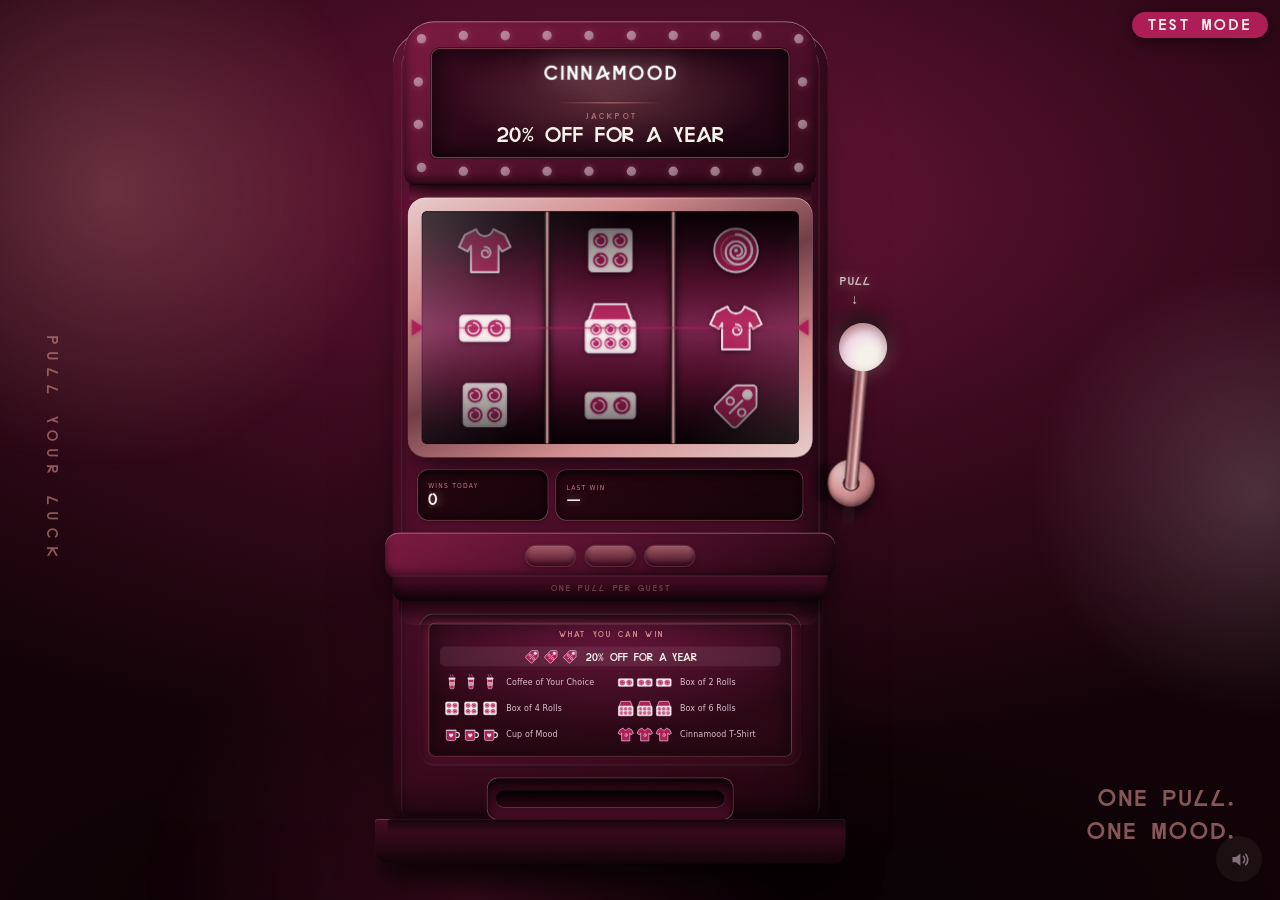
==== commit 093e7b67: "Smoother on iPad: nothing animates behind blurs, lighter grain and glows, fewer redraws" ====
--- a/index.html
+++ b/index.html
@@ -15,7 +15,7 @@
 <link rel="apple-touch-icon" href="shared/img/icon.png">
 <link rel="icon" href="shared/img/icon.png">
 <title>Cinnamood</title>
-<link rel="stylesheet" href="shared/base.css?v=11">
+<link rel="stylesheet" href="shared/base.css?v=12">
 <style>
 /* ============================================================================
    APPROACH B — MAISON
@@ -75,7 +75,11 @@
 .living{ position:fixed; inset:-20%; pointer-events:none; z-index:0; }
 .living i{
   position:absolute; display:block; border-radius:50%;
-  filter:blur(80px); opacity:.42; will-change:transform;
+  /* No blur filter. Each bloom is already a radial gradient that fades to
+     nothing, so an 80px blur on top changed almost nothing you can see — while
+     costing a huge blurred texture per bloom, re-used on every frame of a
+     never-ending animation. */
+  opacity:.42; will-change:transform;
 }
 .living i:nth-child(1){
   width:46vmax; height:46vmax; left:4%; top:6%;
@@ -116,7 +120,13 @@
 
 /* Matte grain. Without it the gradients read as plastic; with it, as clay. */
 .grain{
-  position:fixed; inset:-50%; pointer-events:none; z-index:60; opacity:.26;
+  /* Screen-sized, on its own compositing layer. It sat at inset:-50% — four
+     times the screen's area as one texture, which on a retina iPad is a lot of
+     GPU memory — and, with an overlay blend above the whole machine, it was
+     re-blended into every frame of every spin. The tiles repeat, so the
+     oversizing bought nothing. */
+  position:fixed; inset:0; pointer-events:none; z-index:60; opacity:.26;
+  transform:translateZ(0);
   background-image:url("data:image/svg+xml,%3Csvg xmlns='http://www.w3.org/2000/svg' width='180' height='180'%3E%3Cfilter id='n'%3E%3CfeTurbulence type='fractalNoise' baseFrequency='.86' numOctaves='3'/%3E%3CfeColorMatrix type='saturate' values='0'/%3E%3C/filter%3E%3Crect width='180' height='180' filter='url(%23n)' opacity='.5'/%3E%3C/svg%3E");
   mix-blend-mode:overlay;
 }
@@ -245,18 +255,20 @@
   box-shadow:0 0 12px rgba(209,139,141,.6);
   opacity:.5; transition:opacity .3s ease, box-shadow .3s ease;
 }
-.machine.spinning .bulbs i{ animation:chase .7s cubic-bezier(.1,.85,.3,1) infinite; }
-@keyframes chase{
-  0%,100%{ opacity:1; box-shadow:0 0 20px rgba(246,241,234,.95), 0 0 34px rgba(209,139,141,.7); }
-  50%    { opacity:.42; box-shadow:0 0 6px rgba(209,139,141,.4); }
-}
-.machine.won .bulbs i{ animation:winFlash .3s cubic-bezier(.1,.85,.3,1) 7; }
-@keyframes winFlash{
-  0%,100%{ opacity:1; box-shadow:0 0 24px var(--cream), 0 0 44px var(--rose); }
-  /* Never all the way to `none`. A filament cooling still glows; cutting the
-     shadow outright is what made this read as a graphic blinking. */
-  50%    { opacity:.34; box-shadow:0 0 5px rgba(209,139,141,.5); }
-}
+/* The glow is SET by the state and only the opacity animates. Animating
+   box-shadow repainted every bulb on every frame — about thirty glows, the
+   whole time the reels were turning. Opacity is handled by the GPU and a
+   bulb fading still reads as a filament cooling, glow and all. */
+.machine.spinning .bulbs i{
+  box-shadow:0 0 20px rgba(246,241,234,.95), 0 0 34px rgba(209,139,141,.7);
+  animation:chase .7s cubic-bezier(.1,.85,.3,1) infinite;
+}
+@keyframes chase{ 0%,100%{ opacity:1; } 50%{ opacity:.42; } }
+.machine.won .bulbs i{
+  box-shadow:0 0 24px var(--cream), 0 0 44px var(--rose);
+  animation:winFlash .3s cubic-bezier(.1,.85,.3,1) 7;
+}
+@keyframes winFlash{ 0%,100%{ opacity:1; } 50%{ opacity:.34; } }
 
 /* ---------------------------------------------------------------------------
    REEL DECK — heavy bezel around a genuinely deep recess
@@ -318,6 +330,9 @@
 /* Symbols are lit objects on a lit drum, so they carry their own soft shadow —
    without it they float a millimetre in front of the reel. */
 .reel .cell svg{ filter:drop-shadow(0 2px 5px rgba(0,0,0,.55)); }
+/* While the drums turn, the motion blur hides that shadow completely — but
+   every change of blur redrew all 108 of them. Dropped for the spin only. */
+.machine.spinning .reel .cell svg{ filter:none; }
 
 /* Drum curvature. A reel is a cylinder, so the top and bottom of the window
    must fall away into shadow — this overlay does more for believability than
@@ -708,6 +723,9 @@
     transparent 38%, rgba(233,203,203,.14) 50%, transparent 62%);
 }
 .revealing .card{ opacity:1; translate:0 0; scale:1; }
+/* Its own layer while it flies in, so the glowing title and symbol are drawn
+   once and moved, not redrawn at every step of the entrance. */
+.revealing .card, .revealing .card-sym, .revealing .card-title{ will-change:transform, opacity; }
 
 /* The children arrive in sequence instead of as one rigid block. 70ms apart —
    below that it reads as simultaneous, above it starts to feel slow. */
@@ -886,6 +904,22 @@
   animation:lineBreath 4.6s ease-in-out infinite;
 }
 
+/* NOTHING AMBIENT RUNS BEHIND A BLUR.
+   The details form and the prize card both blur the whole machine, and the
+   form is on screen for most of the evening. Every idle animation still
+   running underneath — bulbs, marquee, payline, drums, the background blooms —
+   forced the entire blurred machine to be redrawn on every frame, for hours,
+   for movement nobody can make out through the blur. Paused, the blur is
+   drawn once and simply held. */
+body.gated .machine, body.gated .machine *,
+body.gated .machine *::before, body.gated .machine *::after,
+body.gated .living i,
+.revealing .machine, .revealing .machine *,
+.revealing .machine *::before, .revealing .machine *::after,
+.revealing .living i{
+  animation-play-state:paused !important;
+}
+
 /* CONTACT SHADOWS. The modules already sit at different depths; these are the
    shadows they should be throwing onto whatever is directly beneath them, which
    is what stops the stack reading as decals on one flat face. */
@@ -933,18 +967,19 @@
    ring of light blooms out of the reel deck and a highlight sweeps across the
    glass, twice — the machine reacting, not just the overlay that follows it.
    =========================================================================== */
+/* The ring's glow is drawn once; the bloom is scale and opacity, both of which
+   the GPU animates without repainting. Animating the 90px shadow itself
+   redrew the whole area around the reel deck on every frame of every win. */
 .reeldeck::after{
   content:''; position:absolute; inset:-8px; border-radius:40px;
   pointer-events:none; z-index:3; opacity:0;
+  box-shadow:0 0 0 4px rgba(172,30,85,.5), 0 0 66px 12px rgba(172,30,85,.55);
 }
 .machine.won .reeldeck::after{ animation:winRing 1.1s cubic-bezier(.2,.8,.3,1) 1; }
 @keyframes winRing{
-  0%   { opacity:0; scale:.985;
-         box-shadow:0 0 0 0 rgba(172,30,85,.55), 0 0 0 0 rgba(172,30,85,.4); }
-  22%  { opacity:1; scale:1.006;
-         box-shadow:0 0 0 4px rgba(172,30,85,.5), 0 0 66px 12px rgba(172,30,85,.55); }
-  100% { opacity:0; scale:1.03;
-         box-shadow:0 0 0 16px rgba(172,30,85,0), 0 0 90px 26px rgba(172,30,85,0); }
+  0%   { opacity:0; scale:.985; }
+  22%  { opacity:1; scale:1.006; }
+  100% { opacity:0; scale:1.05; }
 }
 
 /* A hard highlight travelling across the glass, like light raking a real pane. */
@@ -1029,17 +1064,17 @@
 <div class="grain"></div>
 <p class="sr" id="live" aria-live="polite"></p>
 
-<script src="shared/config.js?v=11"></script>
-<script src="shared/symbols.js?v=11"></script>
-<script src="shared/audio.js?v=11"></script>
-<script src="shared/engine.js?v=11"></script>
-<script src="shared/prizes.js?v=11"></script>
-<script src="shared/celebrate.js?v=11"></script>
-<script src="shared/cabinet.js?v=11"></script>
-<script src="shared/leads.js?v=11"></script>
-<script src="shared/gate.js?v=11"></script>
-<script src="shared/admin.js?v=11"></script>
-<script src="shared/skin.js?v=11"></script>
+<script src="shared/config.js?v=12"></script>
+<script src="shared/symbols.js?v=12"></script>
+<script src="shared/audio.js?v=12"></script>
+<script src="shared/engine.js?v=12"></script>
+<script src="shared/prizes.js?v=12"></script>
+<script src="shared/celebrate.js?v=12"></script>
+<script src="shared/cabinet.js?v=12"></script>
+<script src="shared/leads.js?v=12"></script>
+<script src="shared/gate.js?v=12"></script>
+<script src="shared/admin.js?v=12"></script>
+<script src="shared/skin.js?v=12"></script>
 <script>
   bootSkin({ machineW:780, machineH:1320, rows:3,
              bulbGap:68, bulbRt:18, bulbRb:18,
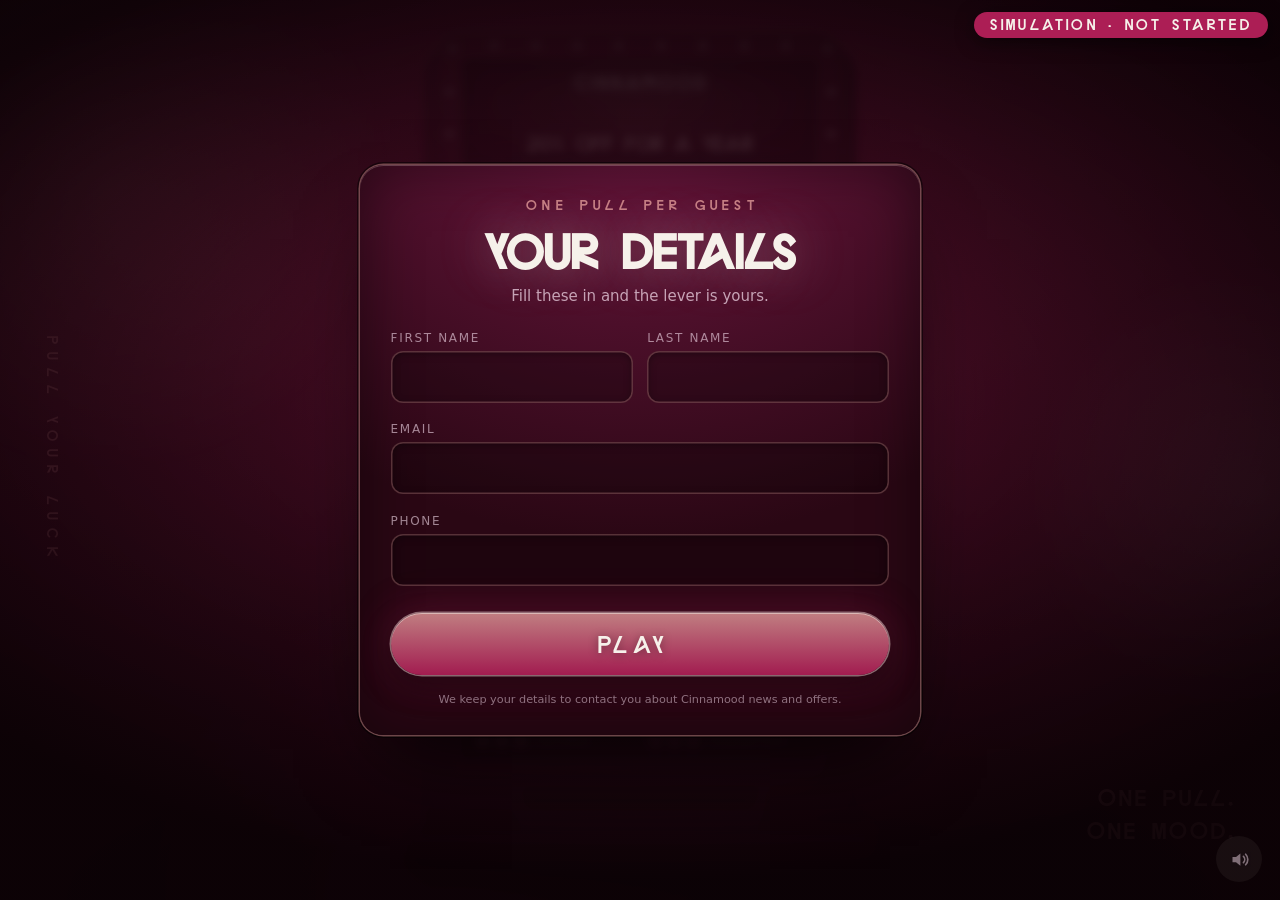
==== commit 794a4d85: "Practice mode for tonight; machine dead centre on iPad; smoother reveal" ====
--- a/index.html
+++ b/index.html
@@ -15,7 +15,7 @@
 <link rel="apple-touch-icon" href="shared/img/icon.png">
 <link rel="icon" href="shared/img/icon.png">
 <title>Cinnamood</title>
-<link rel="stylesheet" href="shared/base.css?v=12">
+<link rel="stylesheet" href="shared/base.css?v=13">
 <style>
 /* ============================================================================
    APPROACH B — MAISON
@@ -690,8 +690,10 @@
 }
 .revealing .veil{ opacity:1; }
 .revealing .fit{ filter:blur(9px) brightness(.5); }
-.machine{ transition:scale .9s cubic-bezier(.2,.9,.25,1); }
-.revealing .machine{ scale:.955; }
+/* The machine used to shrink slightly behind the prize card. Scaling something
+   that is blurred makes the browser re-blur the entire machine on every frame
+   of the move, which was the heaviest thing in the whole reveal — for a change
+   of size nobody can see through a blur and a dark veil. It now simply stays. */
 
 .reveal{ position:fixed; inset:0; z-index:45; display:grid; place-items:center;
          pointer-events:none; padding:5vmin; }
@@ -1064,17 +1066,17 @@
 <div class="grain"></div>
 <p class="sr" id="live" aria-live="polite"></p>
 
-<script src="shared/config.js?v=12"></script>
-<script src="shared/symbols.js?v=12"></script>
-<script src="shared/audio.js?v=12"></script>
-<script src="shared/engine.js?v=12"></script>
-<script src="shared/prizes.js?v=12"></script>
-<script src="shared/celebrate.js?v=12"></script>
-<script src="shared/cabinet.js?v=12"></script>
-<script src="shared/leads.js?v=12"></script>
-<script src="shared/gate.js?v=12"></script>
-<script src="shared/admin.js?v=12"></script>
-<script src="shared/skin.js?v=12"></script>
+<script src="shared/config.js?v=13"></script>
+<script src="shared/symbols.js?v=13"></script>
+<script src="shared/audio.js?v=13"></script>
+<script src="shared/engine.js?v=13"></script>
+<script src="shared/prizes.js?v=13"></script>
+<script src="shared/celebrate.js?v=13"></script>
+<script src="shared/cabinet.js?v=13"></script>
+<script src="shared/leads.js?v=13"></script>
+<script src="shared/gate.js?v=13"></script>
+<script src="shared/admin.js?v=13"></script>
+<script src="shared/skin.js?v=13"></script>
 <script>
   bootSkin({ machineW:780, machineH:1320, rows:3,
              bulbGap:68, bulbRt:18, bulbRb:18,
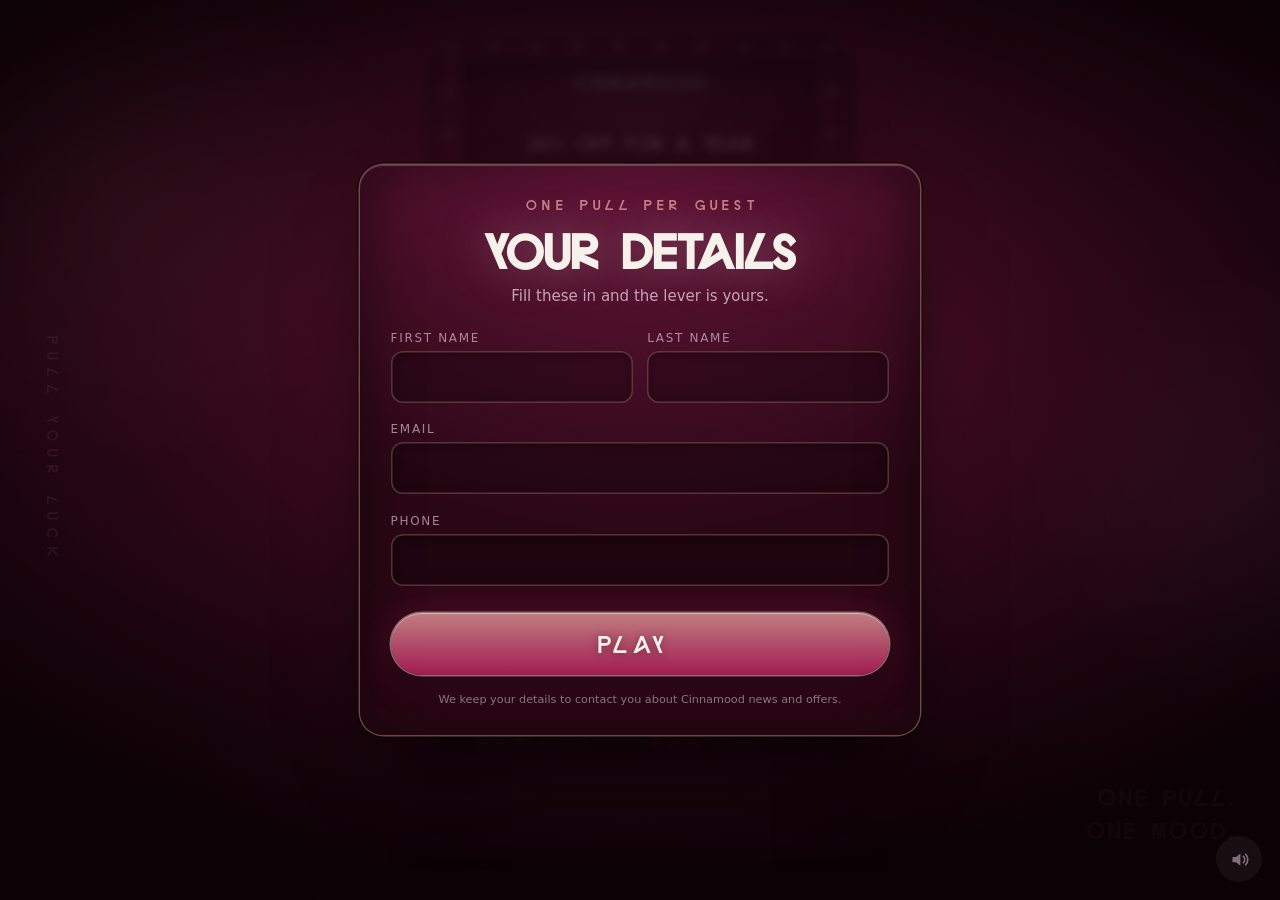
==== commit edba3100: "Locked for the event: one pull per guest, prizes from 17:00 on 16 Sep" ====
--- a/index.html
+++ b/index.html
@@ -15,7 +15,7 @@
 <link rel="apple-touch-icon" href="shared/img/icon.png">
 <link rel="icon" href="shared/img/icon.png">
 <title>Cinnamood</title>
-<link rel="stylesheet" href="shared/base.css?v=13">
+<link rel="stylesheet" href="shared/base.css?v=14">
 <style>
 /* ============================================================================
    APPROACH B — MAISON
@@ -1066,17 +1066,17 @@
 <div class="grain"></div>
 <p class="sr" id="live" aria-live="polite"></p>
 
-<script src="shared/config.js?v=13"></script>
-<script src="shared/symbols.js?v=13"></script>
-<script src="shared/audio.js?v=13"></script>
-<script src="shared/engine.js?v=13"></script>
-<script src="shared/prizes.js?v=13"></script>
-<script src="shared/celebrate.js?v=13"></script>
-<script src="shared/cabinet.js?v=13"></script>
-<script src="shared/leads.js?v=13"></script>
-<script src="shared/gate.js?v=13"></script>
-<script src="shared/admin.js?v=13"></script>
-<script src="shared/skin.js?v=13"></script>
+<script src="shared/config.js?v=14"></script>
+<script src="shared/symbols.js?v=14"></script>
+<script src="shared/audio.js?v=14"></script>
+<script src="shared/engine.js?v=14"></script>
+<script src="shared/prizes.js?v=14"></script>
+<script src="shared/celebrate.js?v=14"></script>
+<script src="shared/cabinet.js?v=14"></script>
+<script src="shared/leads.js?v=14"></script>
+<script src="shared/gate.js?v=14"></script>
+<script src="shared/admin.js?v=14"></script>
+<script src="shared/skin.js?v=14"></script>
 <script>
   bootSkin({ machineW:780, machineH:1320, rows:3,
              bulbGap:68, bulbRt:18, bulbRb:18,
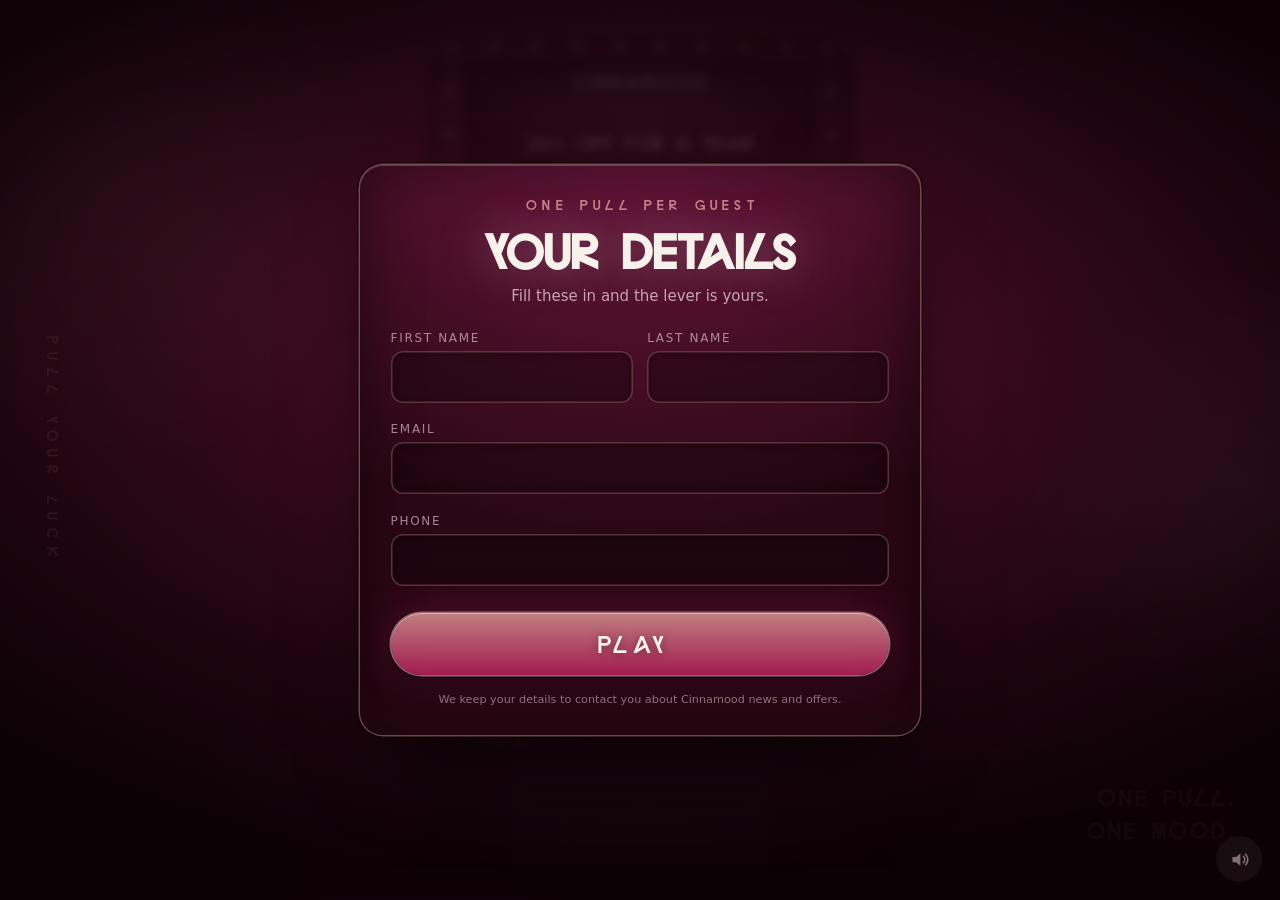
==== commit cc6612e6: "Rare wins as chosen: some prizes may go unclaimed on quiet days" ====
--- a/index.html
+++ b/index.html
@@ -15,7 +15,7 @@
 <link rel="apple-touch-icon" href="shared/img/icon.png">
 <link rel="icon" href="shared/img/icon.png">
 <title>Cinnamood</title>
-<link rel="stylesheet" href="shared/base.css?v=14">
+<link rel="stylesheet" href="shared/base.css?v=17">
 <style>
 /* ============================================================================
    APPROACH B — MAISON
@@ -1066,17 +1066,17 @@
 <div class="grain"></div>
 <p class="sr" id="live" aria-live="polite"></p>
 
-<script src="shared/config.js?v=14"></script>
-<script src="shared/symbols.js?v=14"></script>
-<script src="shared/audio.js?v=14"></script>
-<script src="shared/engine.js?v=14"></script>
-<script src="shared/prizes.js?v=14"></script>
-<script src="shared/celebrate.js?v=14"></script>
-<script src="shared/cabinet.js?v=14"></script>
-<script src="shared/leads.js?v=14"></script>
-<script src="shared/gate.js?v=14"></script>
-<script src="shared/admin.js?v=14"></script>
-<script src="shared/skin.js?v=14"></script>
+<script src="shared/config.js?v=17"></script>
+<script src="shared/symbols.js?v=17"></script>
+<script src="shared/audio.js?v=17"></script>
+<script src="shared/engine.js?v=17"></script>
+<script src="shared/prizes.js?v=17"></script>
+<script src="shared/celebrate.js?v=17"></script>
+<script src="shared/cabinet.js?v=17"></script>
+<script src="shared/leads.js?v=17"></script>
+<script src="shared/gate.js?v=17"></script>
+<script src="shared/admin.js?v=17"></script>
+<script src="shared/skin.js?v=17"></script>
 <script>
   bootSkin({ machineW:780, machineH:1320, rows:3,
              bulbGap:68, bulbRt:18, bulbRb:18,
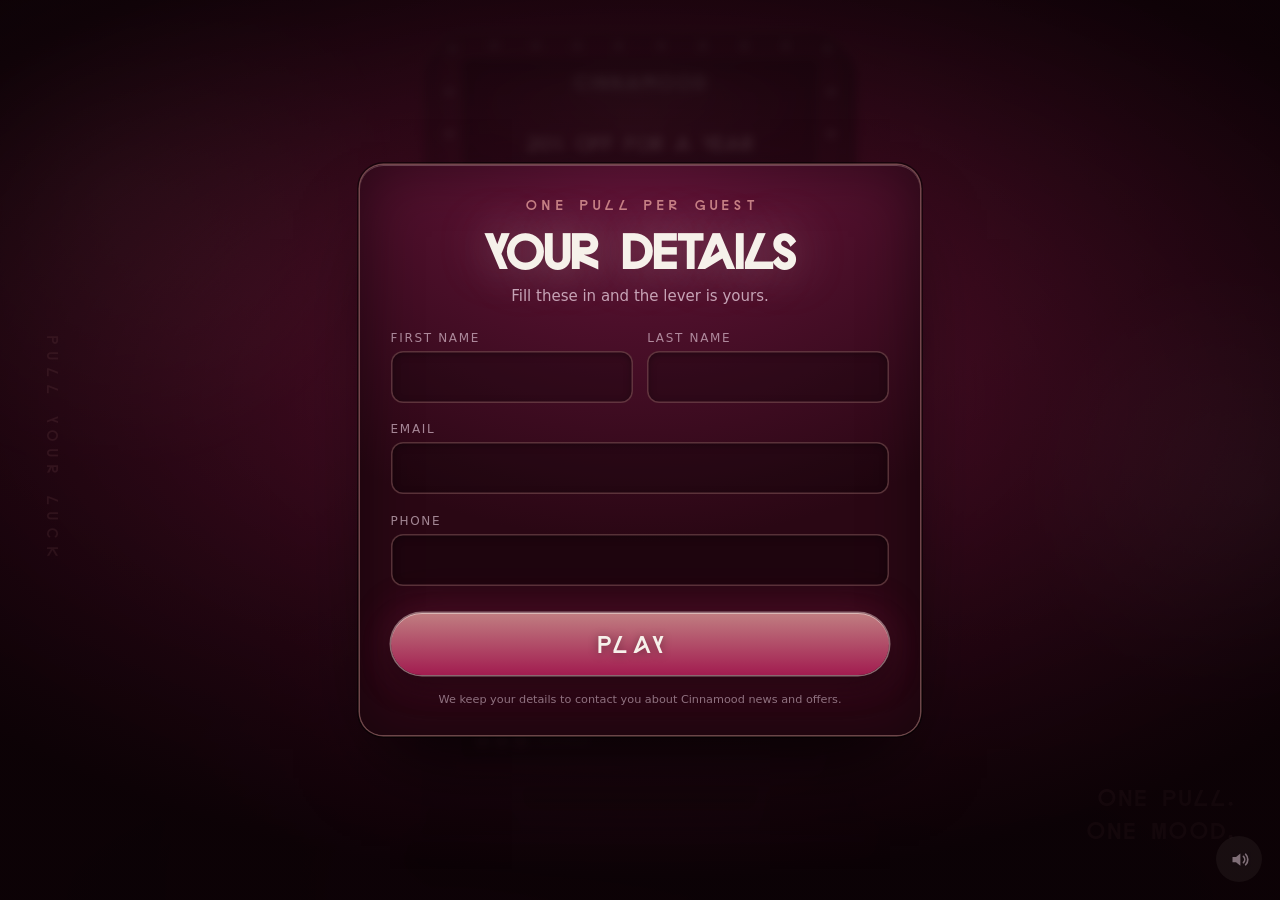
==== commit 8e738fe1: "Jackpot on hold: only given when staff force it" ====
--- a/index.html
+++ b/index.html
@@ -15,7 +15,7 @@
 <link rel="apple-touch-icon" href="shared/img/icon.png">
 <link rel="icon" href="shared/img/icon.png">
 <title>Cinnamood</title>
-<link rel="stylesheet" href="shared/base.css?v=17">
+<link rel="stylesheet" href="shared/base.css?v=18">
 <style>
 /* ============================================================================
    APPROACH B — MAISON
@@ -1066,17 +1066,17 @@
 <div class="grain"></div>
 <p class="sr" id="live" aria-live="polite"></p>
 
-<script src="shared/config.js?v=17"></script>
-<script src="shared/symbols.js?v=17"></script>
-<script src="shared/audio.js?v=17"></script>
-<script src="shared/engine.js?v=17"></script>
-<script src="shared/prizes.js?v=17"></script>
-<script src="shared/celebrate.js?v=17"></script>
-<script src="shared/cabinet.js?v=17"></script>
-<script src="shared/leads.js?v=17"></script>
-<script src="shared/gate.js?v=17"></script>
-<script src="shared/admin.js?v=17"></script>
-<script src="shared/skin.js?v=17"></script>
+<script src="shared/config.js?v=18"></script>
+<script src="shared/symbols.js?v=18"></script>
+<script src="shared/audio.js?v=18"></script>
+<script src="shared/engine.js?v=18"></script>
+<script src="shared/prizes.js?v=18"></script>
+<script src="shared/celebrate.js?v=18"></script>
+<script src="shared/cabinet.js?v=18"></script>
+<script src="shared/leads.js?v=18"></script>
+<script src="shared/gate.js?v=18"></script>
+<script src="shared/admin.js?v=18"></script>
+<script src="shared/skin.js?v=18"></script>
 <script>
   bootSkin({ machineW:780, machineH:1320, rows:3,
              bulbGap:68, bulbRt:18, bulbRb:18,
